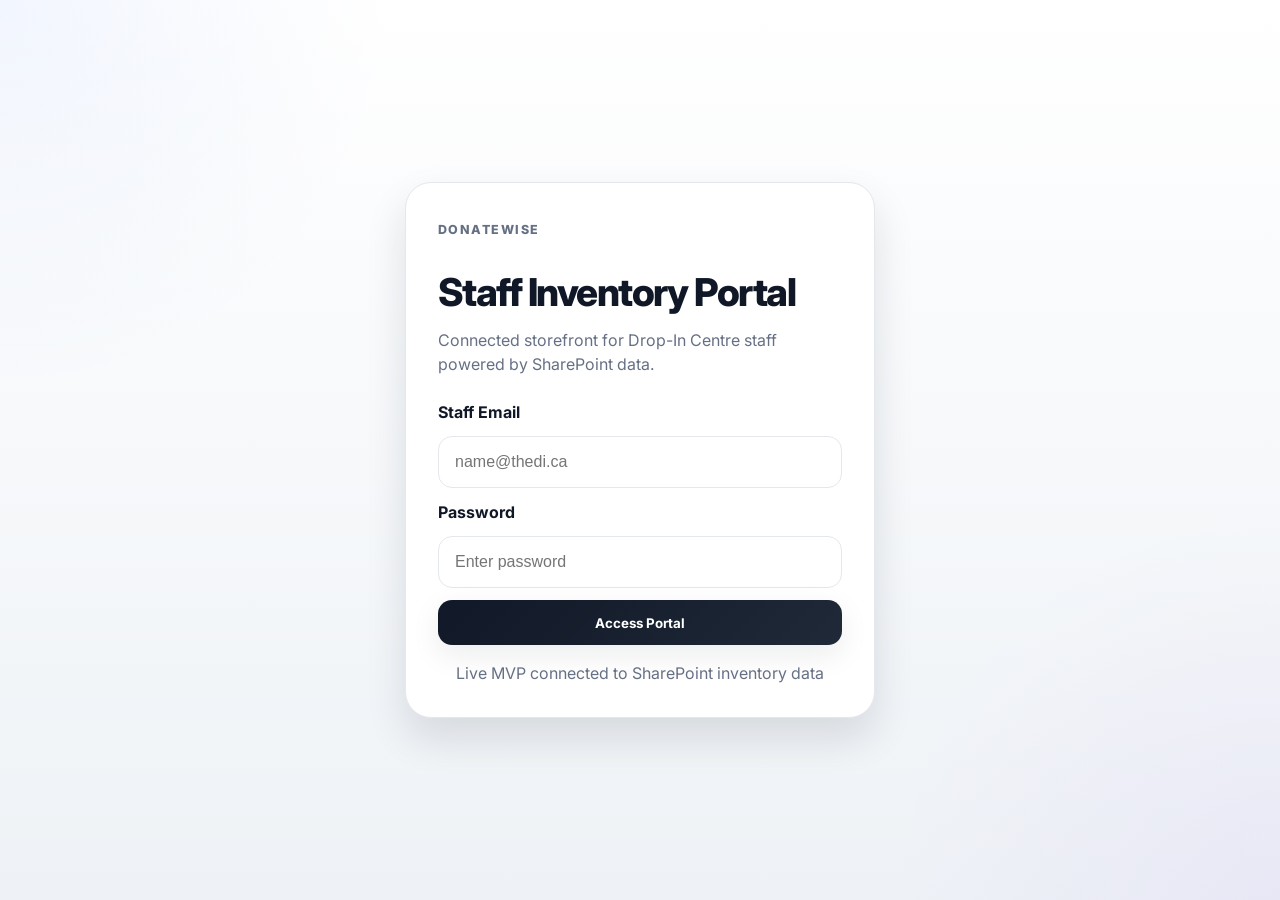
==== index.html @ 5e69b7c0 "Initial commit" ====
<!DOCTYPE html>
<html lang="en">
<head>
  <meta charset="UTF-8" />
  <meta name="viewport" content="width=device-width, initial-scale=1.0" />
  <title>DonateWise | Login</title>
  <link rel="preconnect" href="https://fonts.googleapis.com">
  <link rel="preconnect" href="https://fonts.gstatic.com" crossorigin>
  <link href="https://fonts.googleapis.com/css2?family=Inter:wght@400;500;600;700;800&display=swap" rel="stylesheet">
  <link rel="stylesheet" href="style.css" />
</head>
<body class="login-body">
  <main class="login-page">
    <section class="login-card reveal">
      <div class="login-brand">
        <p class="eyebrow">DONATEWISE</p>
        <h1>Staff Inventory Portal</h1>
        <p>Connected storefront for Drop-In Centre staff powered by SharePoint data.</p>
      </div>

      <form class="login-form" id="loginForm">
        <label for="email">Staff Email</label>
        <input type="email" id="email" placeholder="name@thedi.ca" required>

        <label for="password">Password</label>
        <input type="password" id="password" placeholder="Enter password" required>

        <button type="submit" class="login-btn">Access Portal</button>
      </form>

      <p class="login-note">Live MVP connected to SharePoint inventory data</p>
    </section>
  </main>

  <script>
    const loginForm = document.getElementById("loginForm");
    loginForm.addEventListener("submit", function (e) {
      e.preventDefault();
      window.location.href = "home.html";
    });
  </script>
</body>
</html>
---- style.css ----
* {
  box-sizing: border-box;
  margin: 0;
  padding: 0;
}

:root {
  --bg: #f4f7fb;
  --card: #ffffff;
  --text: #101828;
  --muted: #667085;
  --border: #e4e7ec;
  --primary: #111827;
  --blue: #2563eb;
  --green: #16a34a;
  --purple: #7c3aed;
  --amber: #d97706;
  --red: #dc2626;
  --blue-soft: #dbeafe;
  --green-soft: #dcfce7;
  --purple-soft: #ede9fe;
  --amber-soft: #fef3c7;
  --red-soft: #fee2e2;
  --success-bg: #dcfce7;
  --success-text: #166534;
  --warning-bg: #fef3c7;
  --warning-text: #92400e;
  --danger-bg: #fee2e2;
  --danger-text: #991b1b;
  --shadow: 0 10px 30px rgba(16, 24, 40, 0.08);
  --shadow-strong: 0 20px 40px rgba(16, 24, 40, 0.12);
  --radius-xl: 24px;
  --radius-lg: 20px;
  --radius-md: 16px;
  --transition: 0.25s ease;
}

html {
  scroll-behavior: smooth;
}

body {
  font-family: "Inter", sans-serif;
  background:
    radial-gradient(circle at top left, rgba(37, 99, 235, 0.05), transparent 25%),
    radial-gradient(circle at top right, rgba(124, 58, 237, 0.05), transparent 25%),
    linear-gradient(180deg, #f8fbff 0%, #f4f7fb 100%);
  color: var(--text);
  line-height: 1.5;
}

.container {
  width: min(1280px, calc(100% - 2rem));
  margin: 0 auto;
}

.site-header {
  position: sticky;
  top: 0;
  z-index: 50;
  backdrop-filter: blur(10px);
  background: rgba(255, 255, 255, 0.92);
  border-bottom: 1px solid var(--border);
}

.header-inner {
  min-height: 88px;
  display: flex;
  justify-content: space-between;
  align-items: center;
  gap: 1rem;
  padding: 1rem 0;
}

.brand-block h1 {
  font-size: 2rem;
  font-weight: 800;
  letter-spacing: -0.03em;
}

.eyebrow {
  font-size: 0.78rem;
  font-weight: 800;
  letter-spacing: 0.12em;
  color: var(--blue);
  margin-bottom: 0.3rem;
}

.subtitle {
  color: var(--muted);
  margin-top: 0.35rem;
}

.top-nav {
  display: flex;
  gap: 0.75rem;
  flex-wrap: wrap;
}

.nav-btn,
.filter-btn,
.card-link,
.chat-toggle,
.quick-question,
.login-btn,
.action-btn {
  transition: var(--transition);
  font-family: inherit;
}

.nav-btn,
.card-link,
.login-btn,
.action-btn,
.back-link {
  border: none;
  text-decoration: none;
  cursor: pointer;
  display: inline-flex;
  justify-content: center;
  align-items: center;
  padding: 0.9rem 1.2rem;
  border-radius: 14px;
  font-weight: 700;
}

.nav-btn.primary,
.card-link,
.login-btn,
.action-btn,
.back-link {
  background: linear-gradient(135deg, #111827, #1f2937);
  color: #fff;
  box-shadow: var(--shadow);
}

.nav-btn.primary:hover,
.card-link:hover,
.login-btn:hover,
.action-btn:hover,
.back-link:hover {
  transform: translateY(-2px);
  box-shadow: var(--shadow-strong);
}

.nav-btn.ghost {
  background: #fff;
  border: 1px solid var(--border);
  color: var(--text);
}

.nav-btn.ghost-dark {
  background: #f8fafc;
  border: 1px solid var(--border);
  color: var(--text);
}

.nav-btn.ghost:hover,
.nav-btn.ghost-dark:hover {
  transform: translateY(-2px);
}

.main-shell {
  padding: 1.5rem 0 4rem;
}

.hero-panel {
  background: linear-gradient(135deg, #ffffff, #f8fbff);
  border: 1px solid var(--border);
  border-radius: var(--radius-xl);
  box-shadow: var(--shadow);
  padding: 1.25rem;
  display: grid;
  grid-template-columns: 1.2fr 0.8fr;
  gap: 1rem;
}

.hero-tag,
.section-label {
  display: inline-block;
  font-size: 0.75rem;
  letter-spacing: 0.12em;
  font-weight: 800;
  color: var(--purple);
  margin-bottom: 0.75rem;
}

.hero-copy h2 {
  font-size: clamp(2rem, 3vw, 3rem);
  line-height: 1.05;
  letter-spacing: -0.04em;
  margin-bottom: 0.9rem;
}

.hero-copy p {
  color: var(--muted);
  max-width: 650px;
}

.hero-actions {
  display: flex;
  gap: 0.8rem;
  margin-top: 1.25rem;
  flex-wrap: wrap;
}

.hero-stats {
  display: grid;
  gap: 0.75rem;
}

.hero-stat-card {
  background: var(--card);
  border: 1px solid var(--border);
  border-radius: var(--radius-lg);
  padding: 1rem;
  box-shadow: var(--shadow);
}

.hero-stat-card p {
  color: var(--muted);
  margin-bottom: 0.35rem;
}

.hero-stat-card h3 {
  font-size: 1.45rem;
  font-weight: 800;
}

.stat-note {
  display: inline-block;
  margin-top: 0.4rem;
  color: #475467;
  font-size: 0.92rem;
}

.accent-blue {
  background: linear-gradient(135deg, #ffffff, var(--blue-soft));
}

.accent-green {
  background: linear-gradient(135deg, #ffffff, var(--green-soft));
}

.accent-purple {
  background: linear-gradient(135deg, #ffffff, var(--purple-soft));
}

.toolbar {
  margin-top: 1.5rem;
  background: rgba(255, 255, 255, 0.82);
  border: 1px solid var(--border);
  border-radius: var(--radius-xl);
  padding: 1.25rem;
  box-shadow: var(--shadow);
}

.toolbar-top,
.table-header-row {
  display: flex;
  justify-content: space-between;
  gap: 1rem;
  align-items: flex-start;
  margin-bottom: 1rem;
}

.section-title {
  font-size: 1.45rem;
  font-weight: 800;
}

.sync-badge {
  display: inline-flex;
  align-items: center;
  gap: 0.55rem;
  background: #eff6ff;
  color: #1d4ed8;
  border: 1px solid #bfdbfe;
  padding: 0.7rem 1rem;
  border-radius: 999px;
  font-size: 0.92rem;
  font-weight: 700;
}

.sync-badge.compact {
  padding: 0.55rem 0.85rem;
  font-size: 0.86rem;
}

.sync-dot {
  width: 10px;
  height: 10px;
  background: #22c55e;
  border-radius: 50%;
  box-shadow: 0 0 0 0 rgba(34, 197, 94, 0.55);
  animation: pulseDot 2s infinite;
}

@keyframes pulseDot {
  0% { box-shadow: 0 0 0 0 rgba(34, 197, 94, 0.55); }
  70% { box-shadow: 0 0 0 10px rgba(34, 197, 94, 0); }
  100% { box-shadow: 0 0 0 0 rgba(34, 197, 94, 0); }
}

.search-wrap input {
  width: 100%;
  padding: 1rem 1.1rem;
  border: 1px solid var(--border);
  background: #fff;
  border-radius: 16px;
  font-size: 1rem;
  outline: none;
  transition: var(--transition);
}

.search-wrap input:focus {
  border-color: #94a3b8;
  box-shadow: 0 0 0 4px rgba(59, 130, 246, 0.08);
}

.filter-wrap {
  display: flex;
  gap: 0.7rem;
  flex-wrap: wrap;
  margin-top: 1rem;
}

.filter-btn {
  border: 1px solid var(--border);
  background: #fff;
  color: var(--text);
  border-radius: 999px;
  padding: 0.7rem 1rem;
  font-weight: 700;
  cursor: pointer;
}

.filter-btn:hover,
.filter-btn.active {
  background: linear-gradient(135deg, var(--blue), var(--purple));
  color: #fff;
  border-color: transparent;
  transform: translateY(-1px);
}

.inventory-grid {
  margin-top: 1.5rem;
  display: grid;
  grid-template-columns: repeat(auto-fit, minmax(255px, 1fr));
  gap: 1.25rem;
}

.item-card {
  background: var(--card);
  border: 1px solid var(--border);
  border-radius: 22px;
  overflow: hidden;
  box-shadow: var(--shadow);
  transition: var(--transition);
  animation: fadeUp 0.5s ease both;
}

.item-card:hover {
  transform: translateY(-6px);
  box-shadow: var(--shadow-strong);
}

.item-image {
  width: 100%;
  height: 210px;
  object-fit: cover;
  display: block;
  background: linear-gradient(135deg, #eef2f6, #e5e7eb);
}

.item-content {
  padding: 1.05rem;
}

.item-top-row {
  display: flex;
  justify-content: space-between;
  align-items: flex-start;
  gap: 0.75rem;
}

.item-top-row h3 {
  font-size: 1.18rem;
  font-weight: 800;
  line-height: 1.2;
}

.item-category {
  margin-top: 0.55rem;
  color: var(--muted);
  font-size: 0.97rem;
}

.item-price {
  margin-top: 0.5rem;
  font-size: 1.25rem;
  font-weight: 800;
}

.item-actions {
  margin-top: 1rem;
}

.card-link {
  width: 100%;
}

.status-badge {
  display: inline-flex;
  align-items: center;
  justify-content: center;
  border-radius: 999px;
  padding: 0.35rem 0.8rem;
  font-size: 0.83rem;
  font-weight: 800;
  white-space: nowrap;
}

.status-badge.available {
  background: var(--success-bg);
  color: var(--success-text);
}

.status-badge.pending {
  background: var(--warning-bg);
  color: var(--warning-text);
}

.status-badge.sold {
  background: var(--danger-bg);
  color: var(--danger-text);
}

.loading-state,
.empty-state {
  grid-column: 1 / -1;
  background: var(--card);
  border: 1px solid var(--border);
  border-radius: 24px;
  box-shadow: var(--shadow);
  padding: 2.5rem 1.5rem;
  text-align: center;
  color: var(--muted);
}

.spinner {
  width: 46px;
  height: 46px;
  margin: 0 auto 1rem;
  border-radius: 50%;
  border: 4px solid #e5e7eb;
  border-top-color: var(--blue);
  animation: spin 0.9s linear infinite;
}

@keyframes spin {
  to { transform: rotate(360deg); }
}

.chat-toggle {
  position: fixed;
  right: 1.3rem;
  bottom: 1.3rem;
  width: 62px;
  height: 62px;
  border-radius: 50%;
  border: none;
  background: linear-gradient(135deg, var(--blue), var(--purple));
  color: #fff;
  font-size: 1.3rem;
  box-shadow: var(--shadow-strong);
  cursor: pointer;
  z-index: 100;
}

.chat-toggle:hover {
  transform: translateY(-3px);
}

.chat-box {
  position: fixed;
  right: 1.3rem;
  bottom: 6rem;
  width: min(370px, calc(100% - 2rem));
  background: #fff;
  border: 1px solid var(--border);
  border-radius: 22px;
  box-shadow: var(--shadow-strong);
  overflow: hidden;
  z-index: 100;
}

.hidden {
  display: none;
}

.chat-header {
  background: linear-gradient(135deg, var(--blue), var(--purple));
  color: #fff;
  padding: 1rem;
  display: flex;
  justify-content: space-between;
  align-items: center;
}

.chat-header h3 {
  font-size: 1rem;
}

.chat-header button {
  border: none;
  background: transparent;
  color: #fff;
  font-size: 1.3rem;
  cursor: pointer;
}

.chat-body {
  padding: 1rem;
  max-height: 420px;
  overflow-y: auto;
}

.bot-message,
.user-response,
.assistant-response {
  border-radius: 14px;
  padding: 0.8rem 0.95rem;
  font-size: 0.92rem;
}

.bot-message {
  background: #f3f4f6;
  margin-bottom: 1rem;
}

.quick-questions {
  display: grid;
  gap: 0.65rem;
}

.quick-question {
  text-align: left;
  border: 1px solid var(--border);
  border-radius: 14px;
  background: #fff;
  cursor: pointer;
  font-size: 0.92rem;
  padding: 0.85rem;
}

.quick-question:hover {
  background: #f8fafc;
}

.user-response {
  margin-top: 0.8rem;
  background: #e5e7eb;
}

.assistant-response {
  margin-top: 0.55rem;
  background: #eef2ff;
}

.reveal {
  animation: fadeUp 0.6s ease both;
}

@keyframes fadeUp {
  from {
    opacity: 0;
    transform: translateY(18px);
  }
  to {
    opacity: 1;
    transform: translateY(0);
  }
}

.login-body {
  min-height: 100vh;
  display: grid;
  place-items: center;
  padding: 1.5rem;
  background:
    radial-gradient(circle at top left, rgba(37, 99, 235, 0.06), transparent 25%),
    radial-gradient(circle at bottom right, rgba(124, 58, 237, 0.06), transparent 25%),
    linear-gradient(180deg, #ffffff 0%, #eef2f6 100%);
}

.login-page {
  width: 100%;
  display: flex;
  justify-content: center;
}

.login-card {
  width: min(470px, 100%);
  background: #fff;
  border: 1px solid var(--border);
  border-radius: 26px;
  box-shadow: var(--shadow-strong);
  padding: 2rem;
}

.login-brand h1 {
  font-size: 2.4rem;
  font-weight: 800;
  letter-spacing: -0.04em;
}

.login-brand p {
  color: var(--muted);
  margin-top: 0.4rem;
  margin-bottom: 1.5rem;
}

.login-form {
  display: grid;
  gap: 0.75rem;
}

.login-form label {
  font-weight: 700;
}

.login-form input {
  padding: 1rem 1rem;
  border: 1px solid var(--border);
  border-radius: 14px;
  font-size: 1rem;
  outline: none;
  transition: var(--transition);
}

.login-form input:focus {
  border-color: #94a3b8;
  box-shadow: 0 0 0 4px rgba(59, 130, 246, 0.08);
}

.login-note {
  text-align: center;
  color: var(--muted);
  margin-top: 1rem;
}

.dashboard-page {
  width: min(1280px, calc(100% - 2rem));
  margin: 0 auto;
  padding: 2rem 0 4rem;
}

.dashboard-content {
  display: grid;
  gap: 1.5rem;
}

.dashboard-grid {
  display: grid;
  grid-template-columns: repeat(4, minmax(0, 1fr));
  gap: 1rem;
}

.dashboard-stat {
  background: var(--card);
  border: 1px solid var(--border);
  border-radius: 22px;
  box-shadow: var(--shadow);
  padding: 1.2rem;
  animation: fadeUp 0.55s ease both;
}

.dashboard-stat p {
  color: var(--muted);
  margin-bottom: 0.45rem;
}

.dashboard-stat h3 {
  font-size: 2rem;
  font-weight: 800;
}

.stat-blue {
  background: linear-gradient(135deg, #ffffff, var(--blue-soft));
}

.stat-green {
  background: linear-gradient(135deg, #ffffff, var(--green-soft));
}

.stat-amber {
  background: linear-gradient(135deg, #ffffff, var(--amber-soft));
}

.stat-red {
  background: linear-gradient(135deg, #ffffff, var(--red-soft));
}

.table-card {
  background: var(--card);
  border: 1px solid var(--border);
  border-radius: 22px;
  box-shadow: var(--shadow);
  padding: 1.25rem;
}

.table-card h2 {
  font-size: 1.4rem;
}

table {
  width: 100%;
  border-collapse: collapse;
}

th,
td {
  text-align: left;
  padding: 0.95rem 0.6rem;
  border-bottom: 1px solid var(--border);
}

th {
  font-size: 0.92rem;
  color: var(--muted);
}

.page-section {
  width: min(1280px, calc(100% - 2rem));
  margin: 1.5rem auto 4rem;
}

.page-topbar {
  margin-bottom: 1rem;
}

.back-link {
  text-decoration: none;
}

.detail-card {
  display: grid;
  grid-template-columns: 1fr 1fr;
  gap: 1.5rem;
  background: var(--card);
  border: 1px solid var(--border);
  border-radius: 24px;
  box-shadow: var(--shadow);
  padding: 1.5rem;
}

.detail-image {
  width: 100%;
  height: 360px;
  object-fit: cover;
  border-radius: 20px;
  background: linear-gradient(135deg, #eef2f6, #e5e7eb);
}

.detail-info h2 {
  font-size: 2rem;
  font-weight: 800;
}

.detail-meta {
  margin-top: 1rem;
  display: grid;
  gap: 0.8rem;
  color: var(--muted);
}

.detail-price {
  font-size: 1.2rem;
  color: var(--text);
  font-weight: 800;
}

.action-group {
  margin-top: 1.25rem;
  display: flex;
  gap: 0.75rem;
  flex-wrap: wrap;
}

@media (max-width: 1100px) {
  .hero-panel {
    grid-template-columns: 1fr;
  }

  .dashboard-grid {
    grid-template-columns: repeat(2, minmax(0, 1fr));
  }
}

@media (max-width: 820px) {
  .header-inner,
  .toolbar-top,
  .table-header-row {
    flex-direction: column;
    align-items: flex-start;
  }

  .detail-card {
    grid-template-columns: 1fr;
  }
}

@media (max-width: 640px) {
  .dashboard-grid {
    grid-template-columns: 1fr;
  }

  .brand-block h1 {
    font-size: 1.6rem;
  }

  .hero-copy h2 {
    font-size: 2rem;
  }
}
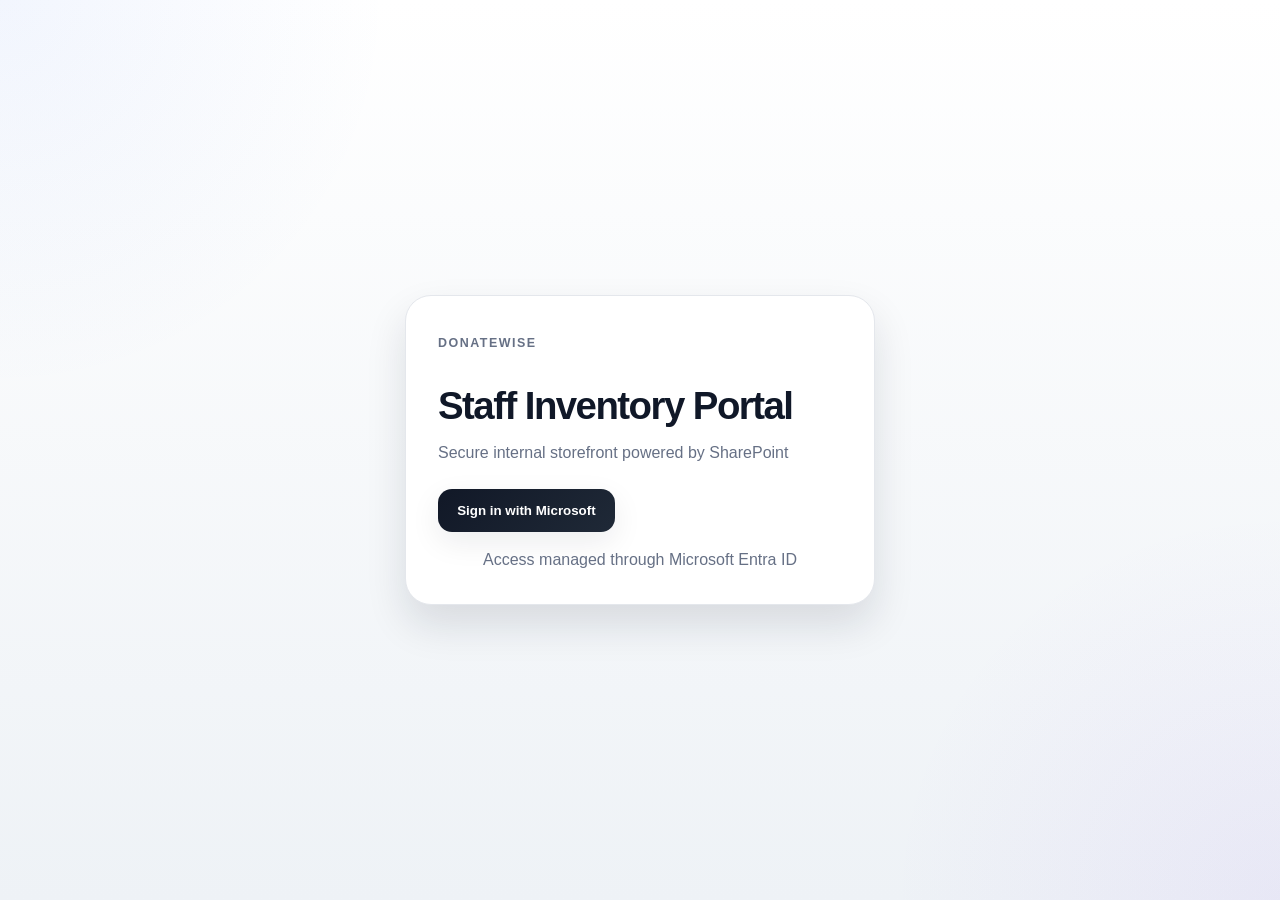
==== commit 66cc4410: "Update index.html" ====
--- a/index.html
+++ b/index.html
@@ -1,43 +1,37 @@
 <!DOCTYPE html>
 <html lang="en">
 <head>
-  <meta charset="UTF-8" />
-  <meta name="viewport" content="width=device-width, initial-scale=1.0" />
-  <title>DonateWise | Login</title>
-  <link rel="preconnect" href="https://fonts.googleapis.com">
-  <link rel="preconnect" href="https://fonts.gstatic.com" crossorigin>
-  <link href="https://fonts.googleapis.com/css2?family=Inter:wght@400;500;600;700;800&display=swap" rel="stylesheet">
-  <link rel="stylesheet" href="style.css" />
+  <meta charset="UTF-8">
+  <title>DonateWise Login</title>
+  <link rel="stylesheet" href="style.css">
 </head>
+
 <body class="login-body">
   <main class="login-page">
     <section class="login-card reveal">
+
       <div class="login-brand">
         <p class="eyebrow">DONATEWISE</p>
         <h1>Staff Inventory Portal</h1>
-        <p>Connected storefront for Drop-In Centre staff powered by SharePoint data.</p>
+        <p>Secure internal storefront powered by SharePoint</p>
       </div>
 
-      <form class="login-form" id="loginForm">
-        <label for="email">Staff Email</label>
-        <input type="email" id="email" placeholder="name@thedi.ca" required>
+      <!-- Microsoft Login Button -->
+      <button id="microsoftLoginBtn" class="login-btn">
+        Sign in with Microsoft
+      </button>
 
-        <label for="password">Password</label>
-        <input type="password" id="password" placeholder="Enter password" required>
+      <p class="login-note">
+        Access managed through Microsoft Entra ID
+      </p>
 
-        <button type="submit" class="login-btn">Access Portal</button>
-      </form>
-
-      <p class="login-note">Live MVP connected to SharePoint inventory data</p>
     </section>
   </main>
 
-  <script>
-    const loginForm = document.getElementById("loginForm");
-    loginForm.addEventListener("submit", function (e) {
-      e.preventDefault();
-      window.location.href = "home.html";
-    });
-  </script>
+  <!-- MSAL (Microsoft login library) -->
+  <script src="https://alcdn.msauth.net/browser/2.38.3/js/msal-browser.min.js"></script>
+
+  <!-- Your JS -->
+  <script src="script.js"></script>
 </body>
 </html>
--- a/style.css
+++ b/style.css
@@ -824,3 +824,4 @@
     font-size: 2rem;
   }
 }
+
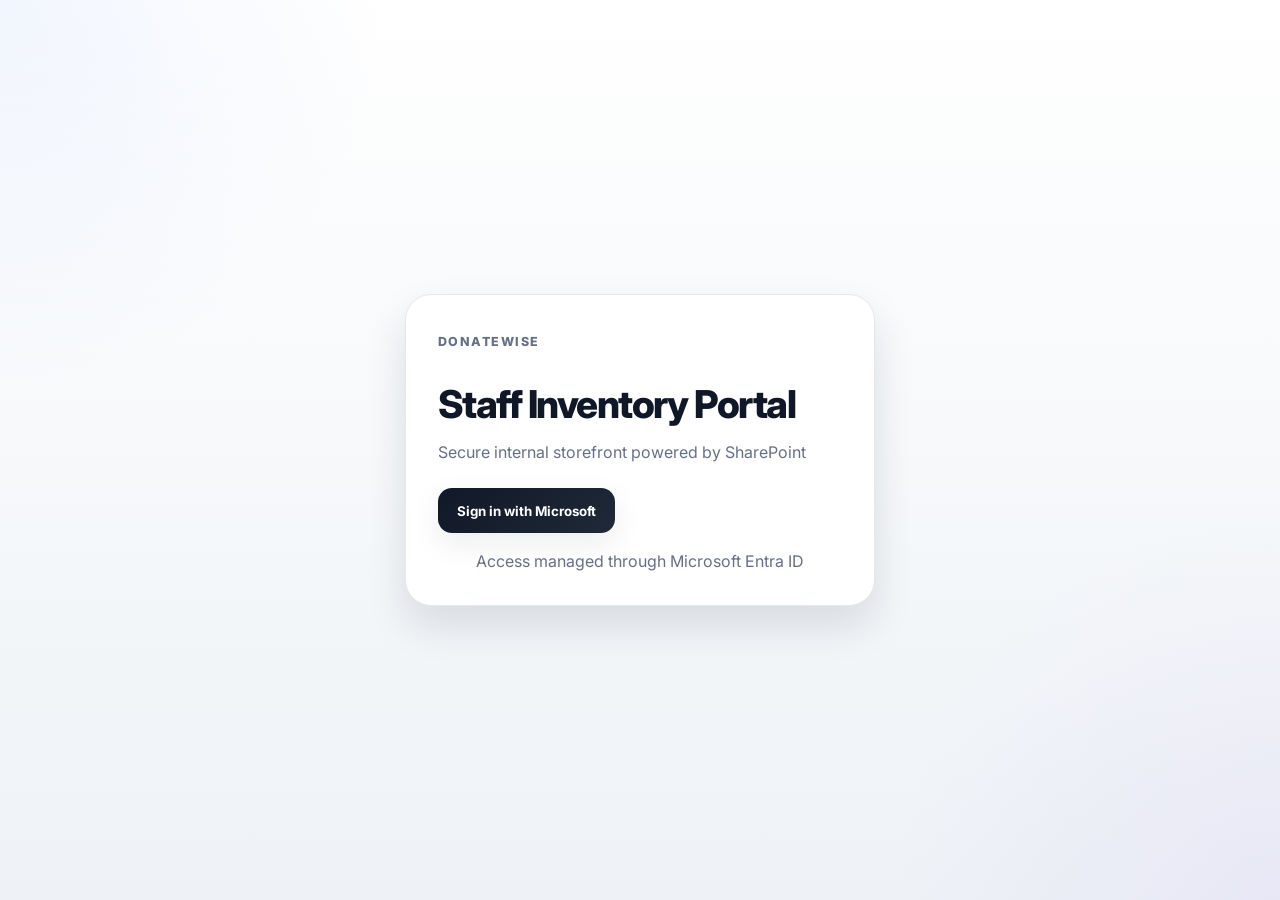
==== commit 4ce2ef99: "Update index.html" ====
--- a/index.html
+++ b/index.html
@@ -2,36 +2,31 @@
 <html lang="en">
 <head>
   <meta charset="UTF-8">
+  <meta name="viewport" content="width=device-width, initial-scale=1.0">
   <title>DonateWise Login</title>
+  <link rel="preconnect" href="https://fonts.googleapis.com">
+  <link rel="preconnect" href="https://fonts.gstatic.com" crossorigin>
+  <link href="https://fonts.googleapis.com/css2?family=Inter:wght@400;500;600;700;800&display=swap" rel="stylesheet">
   <link rel="stylesheet" href="style.css">
 </head>
-
 <body class="login-body">
   <main class="login-page">
     <section class="login-card reveal">
-
       <div class="login-brand">
         <p class="eyebrow">DONATEWISE</p>
         <h1>Staff Inventory Portal</h1>
         <p>Secure internal storefront powered by SharePoint</p>
       </div>
 
-      <!-- Microsoft Login Button -->
-      <button id="microsoftLoginBtn" class="login-btn">
+      <button id="microsoftLoginBtn" class="login-btn" type="button">
         Sign in with Microsoft
       </button>
 
-      <p class="login-note">
-        Access managed through Microsoft Entra ID
-      </p>
-
+      <p class="login-note">Access managed through Microsoft Entra ID</p>
     </section>
   </main>
 
-  <!-- MSAL (Microsoft login library) -->
   <script src="https://alcdn.msauth.net/browser/2.38.3/js/msal-browser.min.js"></script>
-
-  <!-- Your JS -->
   <script src="script.js"></script>
 </body>
 </html>
